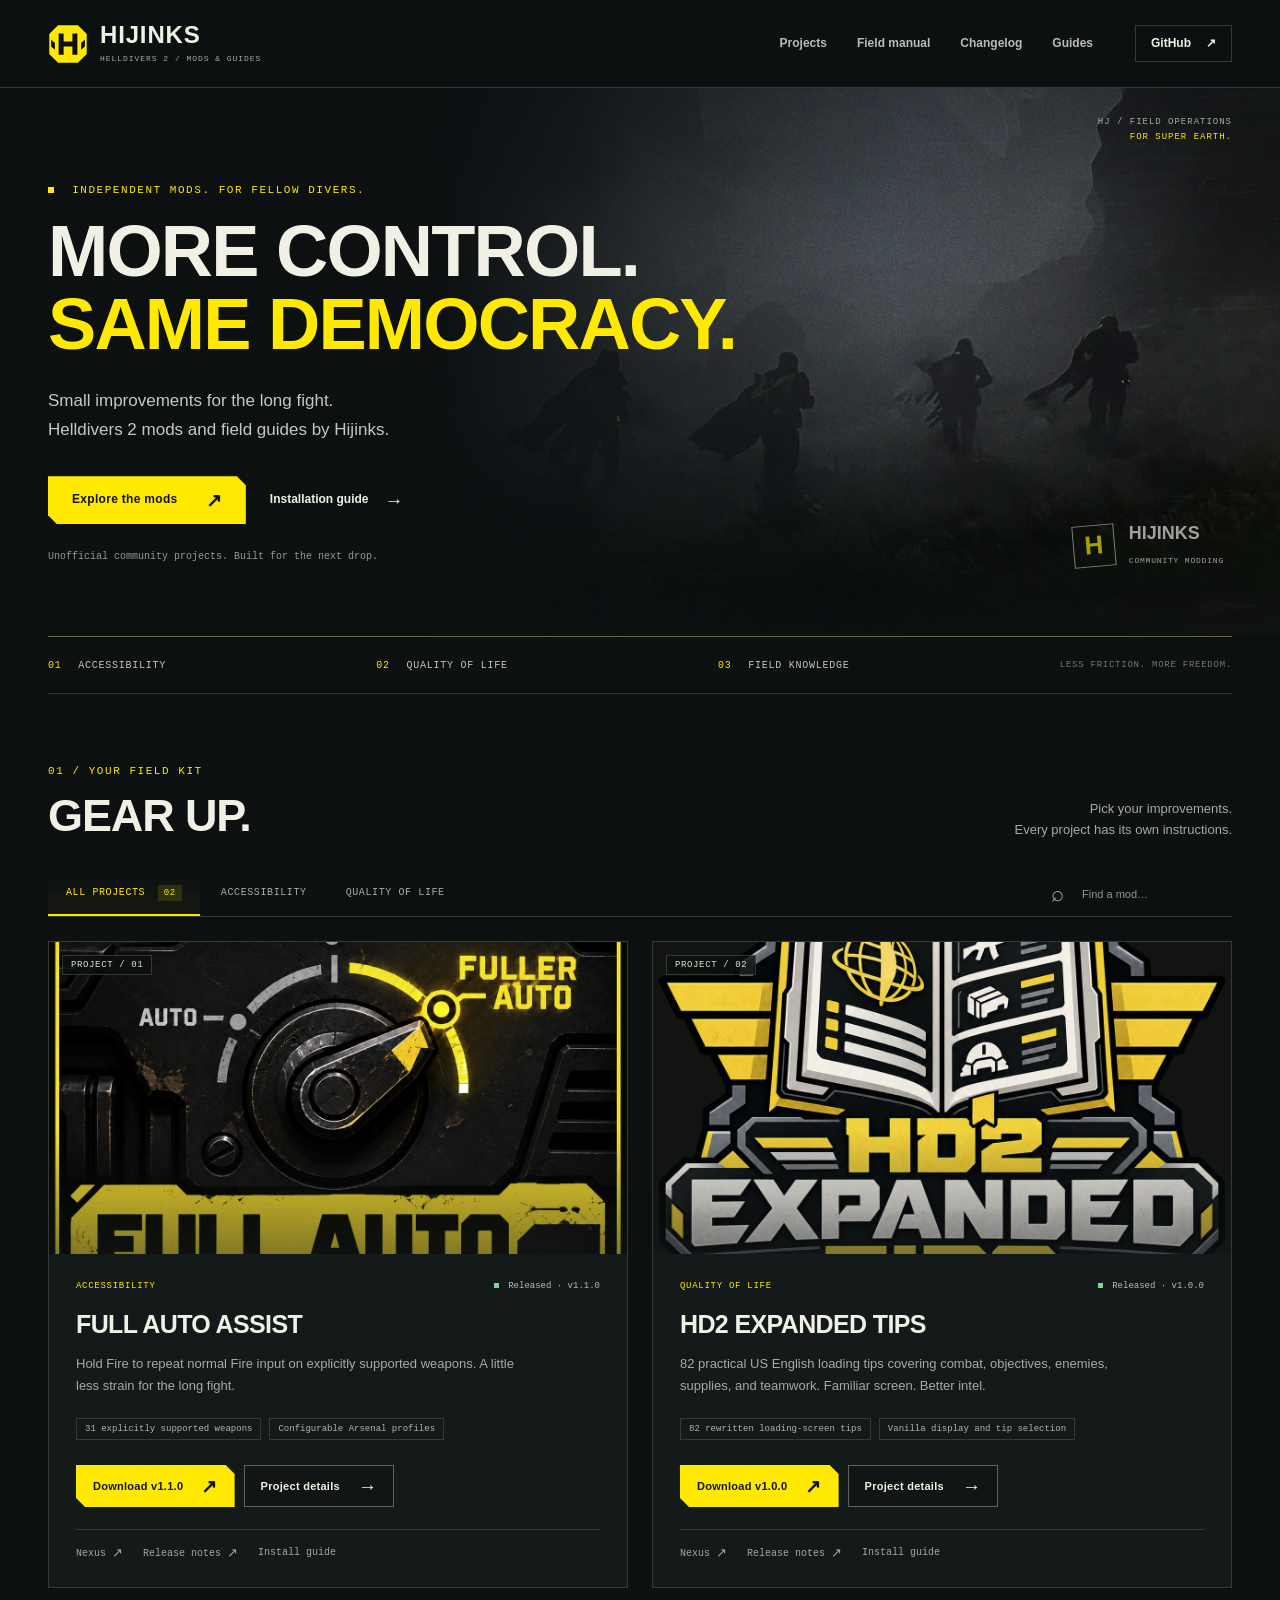
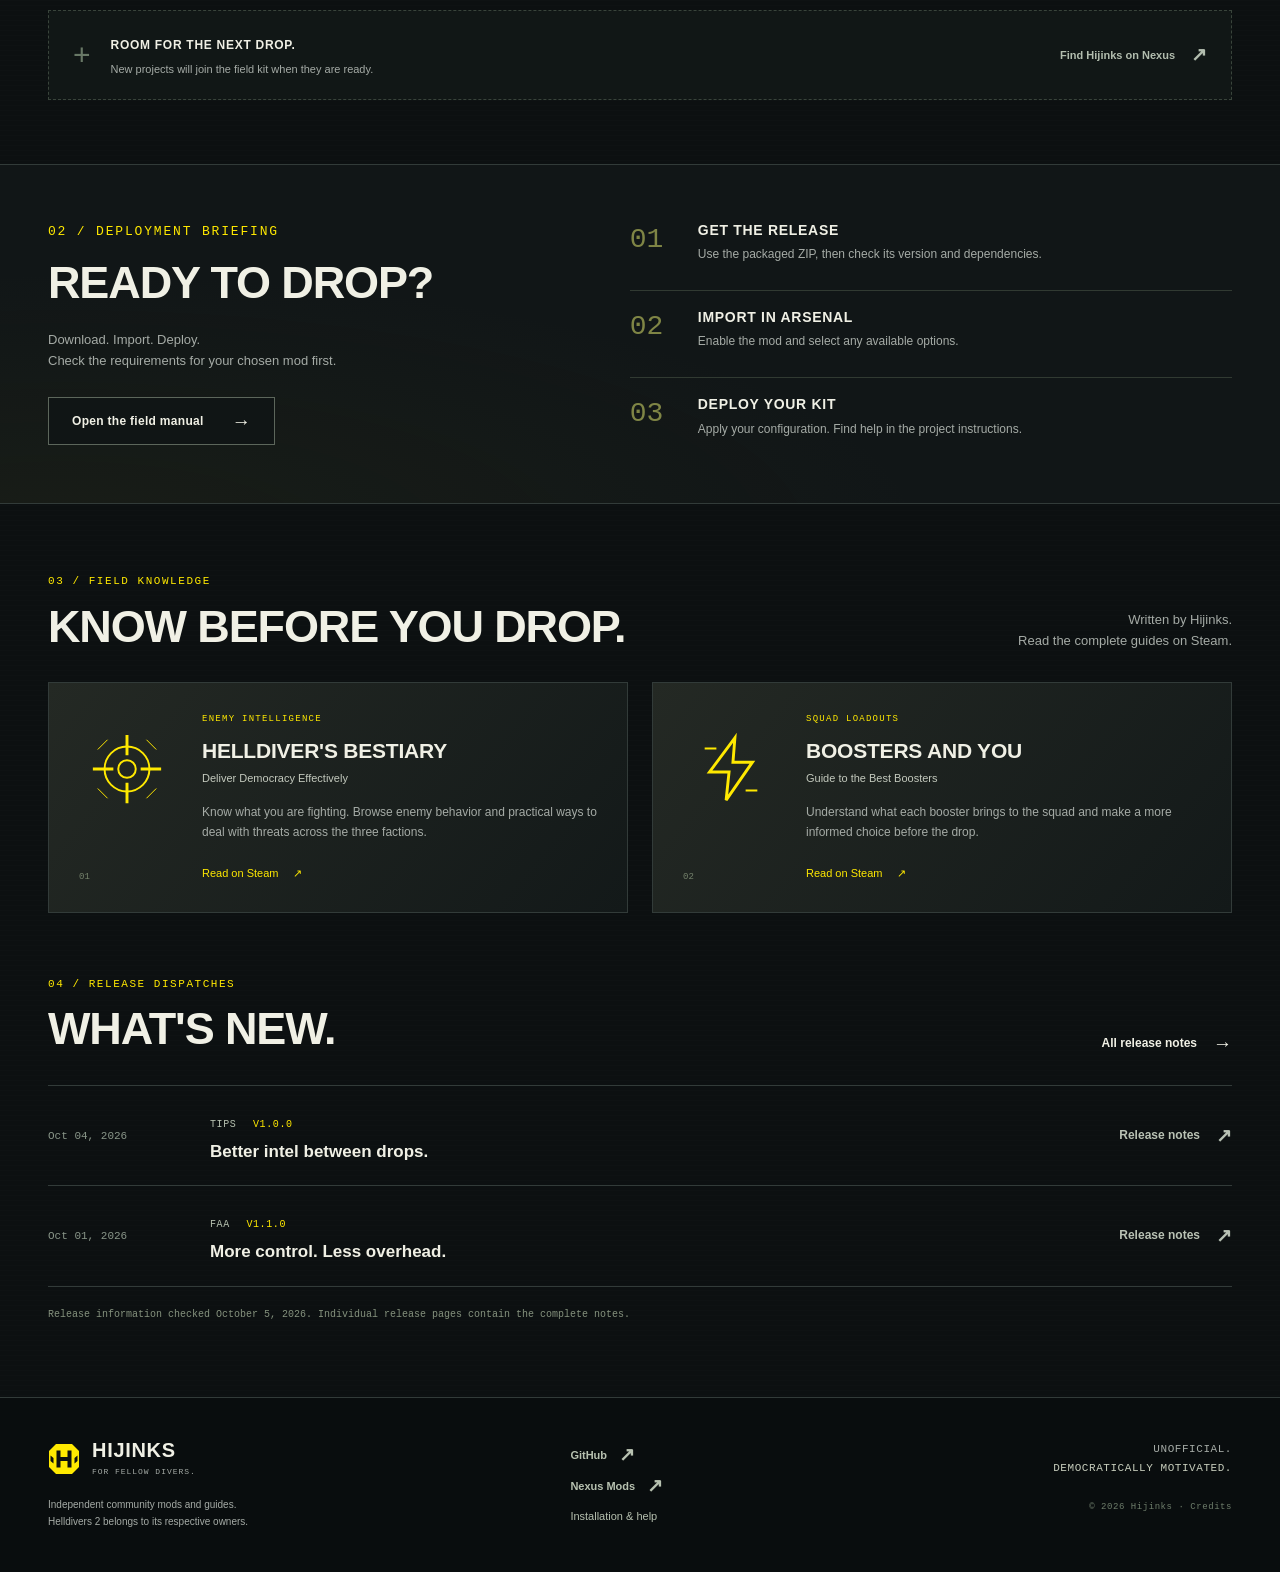
==== index.html @ 2195b726 "Publish Hijinks Helldivers 2 mod hub" ====
<!doctype html>
<html lang="en">
<head>
  <meta charset="utf-8"><meta name="viewport" content="width=device-width, initial-scale=1">
  <meta name="theme-color" content="#0c1011">
  <title>Hijinks | Helldivers 2 Mods & Guides</title>
  <meta name="description" content="The home of Hijinks' Helldivers 2 mods and guides. Download Full Auto Assist and Expanded Tips, read install instructions, and prepare for your next drop.">
  <meta property="og:title" content="Hijinks | Helldivers 2 Mods & Guides"><meta property="og:description" content="More control. Same democracy. Community mods, practical guides, and everything you need for the next drop."><meta property="og:type" content="website">
  <link rel="icon" type="image/svg+xml" href="assets/images/mark.svg"><link rel="stylesheet" href="assets/css/site.css">
  <script src="assets/js/site-data.js" defer></script><script src="assets/js/site.js" defer></script>
</head>
<body data-page="home">
  <a class="skip-link" href="#main">Skip to content</a><header id="site-header"></header>
  <main id="main">
    <section class="hero container" aria-labelledby="hero-title">
      <div class="hero-art" aria-hidden="true"></div>
      <div class="hero-copy"><p class="eyebrow"><span class="tiny-square"></span> Independent mods. For fellow divers.</p>
        <h1 id="hero-title">MORE CONTROL.<br><span>SAME DEMOCRACY.</span></h1>
        <p class="hero-description">Small improvements for the long fight.<br>Helldivers 2 mods and field guides by Hijinks.</p>
        <div class="actions"><a class="button primary" href="#projects">Explore the mods <span aria-hidden="true">↗</span></a><a class="text-link" href="docs.html">Installation guide <span aria-hidden="true">→</span></a></div>
        <p class="hero-note">Unofficial community projects. Built for the next drop.</p>
      </div>
      <div class="hero-coordinate" aria-hidden="true">HJ / FIELD OPERATIONS<br><span>FOR SUPER EARTH.</span></div>
      <div class="hero-stamp" aria-hidden="true"><span class="stamp-mark">H</span><span>HIJINKS<br><small>COMMUNITY MODDING</small></span></div>
    </section>
    <div class="manifest container"><span><b>01</b> ACCESSIBILITY</span><span><b>02</b> QUALITY OF LIFE</span><span><b>03</b> FIELD KNOWLEDGE</span><span class="manifest-end">LESS FRICTION. MORE FREEDOM.</span></div>
    <section id="projects" class="section container" aria-labelledby="projects-title">
      <div class="section-heading"><div><p class="eyebrow">01 / Your field kit</p><h2 id="projects-title">GEAR UP.</h2></div><p>Pick your improvements.<br>Every project has its own instructions.</p></div>
      <div class="catalog-toolbar"><div class="filters" role="group" aria-label="Filter projects"><button class="filter active" data-filter="all" aria-pressed="true">All projects <span>02</span></button><button class="filter" data-filter="Accessibility" aria-pressed="false">Accessibility</button><button class="filter" data-filter="Quality of life" aria-pressed="false">Quality of life</button></div><label class="search-box"><span aria-hidden="true">⌕</span><span class="sr-only">Search projects</span><input id="project-search" type="search" aria-label="Search projects" placeholder="Find a mod…" autocomplete="off"></label></div>
      <p id="filter-status" class="sr-only" aria-live="polite"></p><div id="project-grid" class="project-grid"></div><p id="no-results" class="empty-state" hidden>No matching projects. Try another search or category.</p>
      <div class="future-note"><span class="future-symbol" aria-hidden="true">+</span><div><strong>ROOM FOR THE NEXT DROP.</strong><p>New projects will join the field kit when they are ready.</p></div><a class="text-link" href="https://www.nexusmods.com/profile/Hijinksss">Find Hijinks on Nexus <span aria-hidden="true">↗</span></a></div>
    </section>
    <section class="manual-strip" aria-labelledby="install-title"><div class="container manual-layout"><div><p class="eyebrow">02 / Deployment briefing</p><h2 id="install-title">READY TO DROP?</h2><p>Download. Import. Deploy.<br>Check the requirements for your chosen mod first.</p><a class="button outline" href="docs.html">Open the field manual <span aria-hidden="true">→</span></a></div><ol class="quick-steps"><li><span>01</span><div><h3>GET THE RELEASE</h3><p>Use the packaged ZIP, then check its version and dependencies.</p></div></li><li><span>02</span><div><h3>IMPORT IN ARSENAL</h3><p>Enable the mod and select any available options.</p></div></li><li><span>03</span><div><h3>DEPLOY YOUR KIT</h3><p>Apply your configuration. Find help in the project instructions.</p></div></li></ol></div></section>
    <section id="guides" class="section container" aria-labelledby="guides-title"><div class="section-heading"><div><p class="eyebrow">03 / Field knowledge</p><h2 id="guides-title">KNOW BEFORE YOU DROP.</h2></div><p>Written by Hijinks.<br>Read the complete guides on Steam.</p></div><div id="guide-grid" class="guide-grid"></div></section>
    <section class="section container updates-section" aria-labelledby="updates-title"><div class="section-heading"><div><p class="eyebrow">04 / Release dispatches</p><h2 id="updates-title">WHAT'S NEW.</h2></div><a class="text-link" href="changelog.html">All release notes <span aria-hidden="true">→</span></a></div><div id="latest-updates" class="update-list"></div><p class="snapshot-note">Release information checked October 5, 2026. Individual release pages contain the complete notes.</p></section>
  </main><footer id="site-footer"></footer>
  <noscript><div class="noscript-note">Enable JavaScript for the project catalog. Direct links: <a href="https://github.com/Hijinkssss/helldivers2-modding/releases/tag/v1.1.0">Full Auto Assist</a> · <a href="https://github.com/Hijinkssss/hd2-expanded-tips/releases/tag/v1.0.0">Expanded Tips</a> · <a href="https://www.nexusmods.com/profile/Hijinksss">Nexus profile</a>.</div></noscript>
</body></html>
---- assets/css/site.css ----
/* Hijinks visual system. Reference-derived principles, original website layout. */
:root{color-scheme:dark;--bg:#0c1011;--surface:#14191a;--surface-2:#1b2122;--ink:#f0f0e5;--muted:#a5aba6;--yellow:#ffe900;--green:#7bd594;--line:#323b39;--max:1240px;--body:Arial,Helvetica,sans-serif;--display:'Arial Narrow','Impact','Haettenschweiler',sans-serif;--mono:'Consolas','Courier New',monospace;--space:8px}
*{box-sizing:border-box}html{scroll-behavior:smooth;scroll-padding-top:100px}body{margin:0;background:var(--bg);color:var(--ink);font:15px/1.65 var(--body);background-image:linear-gradient(#ffffff02 1px,transparent 1px);background-size:100% 5px}a{color:inherit;text-decoration:none}button,input{font:inherit}button,a,input,summary{-webkit-tap-highlight-color:transparent}button{cursor:pointer}button{color:inherit}img{display:block;max-width:100%}h1,h2,h3,p{margin-top:0}h1,h2,h3{line-height:1.1}h1,h2{font-family:var(--display);letter-spacing:-.025em;font-weight:900}h2{font-size:clamp(32px,4vw,45px);margin-bottom:0}h3{font-size:19px;letter-spacing:.01em}p{color:var(--muted)}[hidden]{display:none!important}::selection{background:var(--yellow);color:var(--bg)}:focus-visible{outline:2px solid var(--yellow);outline-offset:5px}.container{width:min(var(--max),calc(100% - 96px));margin-inline:auto}.sr-only{position:absolute;width:1px;height:1px;padding:0;margin:-1px;overflow:hidden;clip:rect(0,0,0,0);white-space:nowrap;border:0}.skip-link{position:fixed;top:-100px;left:24px;z-index:100;background:var(--yellow);color:var(--bg);padding:12px 20px}.skip-link:focus{top:12px}.eyebrow{font:11px/1.4 var(--mono);text-transform:uppercase;letter-spacing:.14em;color:var(--yellow);margin-bottom:17px}.tiny-square{display:inline-block;width:6px;height:6px;background:var(--yellow);margin-right:10px;vertical-align:middle}.actions{display:flex;gap:24px;align-items:center;flex-wrap:wrap}.button{display:inline-flex;align-items:center;justify-content:space-between;gap:28px;min-height:48px;padding:12px 23px;font-size:12px;font-weight:700;letter-spacing:.025em;transition:background .18s,color .18s,border-color .18s;white-space:nowrap;border:1px solid transparent}.button span,.text-link span{font-size:19px;line-height:1}.button.primary{background:var(--yellow);color:#11150e;clip-path:polygon(0 0,calc(100% - 9px) 0,100% 9px,100% 100%,9px 100%,0 calc(100% - 9px))}.button.primary:hover{background:#fff670}.button.outline{border-color:#5c665b;background:#101515}.button.outline:hover{border-color:var(--yellow);color:var(--yellow);background:#ffe9000a}.button.small{min-height:42px;font-size:11px;padding:10px 16px;gap:18px}.text-link{display:inline-flex;gap:16px;align-items:center;font-size:12px;font-weight:700}.text-link:hover{color:var(--yellow)}
#site-header{height:88px;border-bottom:1px solid var(--line);background:#0c1011f5;position:relative;z-index:20}.header-layout{display:flex;height:100%;justify-content:space-between;align-items:center;gap:24px}.brand{display:flex;align-items:center;gap:12px}.brand>span{font-size:24px;font-weight:900;letter-spacing:.035em;line-height:1}.brand small{display:block;font:8px/1.5 var(--mono);letter-spacing:.12em;color:var(--muted);margin-top:6px}.brand img{width:40px;flex-shrink:0}#site-nav{display:flex;align-items:center;gap:30px;font-size:12px;font-weight:600}#site-nav a{color:#b7beb8;padding:8px 0}#site-nav a:hover,#site-nav a[aria-current]{color:var(--yellow)}#site-nav .nav-github{margin-left:12px;border:1px solid var(--line);padding:8px 15px;display:flex;gap:15px;color:var(--ink)}.menu-toggle{display:none;border:1px solid var(--line);background:var(--surface);padding:9px 13px}
.hero{position:relative;min-height:548px;padding-top:95px;padding-bottom:70px}.hero-art{position:absolute;inset:0 -48px 0 32%;background-image:linear-gradient(90deg,var(--bg) 0%,#0c1011b0 20%,#0c101120 55%),linear-gradient(0deg,var(--bg),transparent 25%,transparent 80%,#0c101135),url('../images/deployment-scene.webp');background-size:cover;background-position:center,center,center 65%;opacity:.88;pointer-events:none}.hero-art:after{content:'';position:absolute;inset:0;background:linear-gradient(90deg,transparent 50%,#ffe90005 100%)}.hero-copy{position:relative;z-index:1;max-width:900px}.hero h1{font-size:clamp(50px,5.65vw,79px);line-height:1.01;margin-bottom:26px;letter-spacing:-.025em}.hero h1 span{color:var(--yellow);white-space:nowrap}.hero-description{font-size:17px;line-height:1.7;color:#c4cac1;margin-bottom:31px}.hero-note{font:10px/1.6 var(--mono);color:#939c91;margin:25px 0 0}.hero-coordinate{position:absolute;top:27px;right:0;text-align:right;font:9px/1.7 var(--mono);letter-spacing:.11em;color:#a5ada6}.hero-coordinate span{color:var(--yellow)}.hero-stamp{position:absolute;right:8px;bottom:67px;display:flex;align-items:center;gap:14px;opacity:.65;font-weight:900;font-size:18px;line-height:1.3}.hero-stamp small{font:8px var(--mono);letter-spacing:.1em}.stamp-mark{display:grid;place-items:center;width:42px;height:42px;border:1px solid #b5bd9c;transform:rotate(-5deg);font-size:26px;color:var(--yellow)}.manifest{border-top:1px solid #666943;border-bottom:1px solid var(--line);display:flex;align-items:center;justify-content:space-between;gap:20px;min-height:58px;color:#bfc5b7;font:10px var(--mono);letter-spacing:.075em;position:relative}.manifest b{color:var(--yellow);margin-right:10px;font-weight:400}.manifest-end{color:#707970;font-size:9px}
.section{padding-top:70px;padding-bottom:64px;scroll-margin-top:20px}.section-heading{display:flex;justify-content:space-between;align-items:flex-end;gap:30px;margin-bottom:31px}.section-heading .eyebrow{margin-bottom:12px}.section-heading>p{font-size:13px;margin:0;text-align:right;line-height:1.6}.catalog-toolbar{display:flex;justify-content:space-between;align-items:center;margin-bottom:24px;border-bottom:1px solid var(--line);gap:20px}.filters{display:flex;align-items:center;gap:3px;flex-wrap:wrap}.filter{background:transparent;border:0;color:var(--muted);border-bottom:2px solid transparent;padding:12px 18px;font:10px var(--mono);text-transform:uppercase;letter-spacing:.06em;min-height:44px}.filter.active{border-bottom-color:var(--yellow);background:linear-gradient(0deg,#ffe9000b,transparent);color:var(--yellow)}.filter:hover{color:var(--ink)}.filter span{padding:3px 6px;background:#ffe90020;margin-left:6px;font-size:9px}.search-box{display:flex;align-items:center;gap:8px;color:var(--muted);min-width:180px}.search-box>span{font-size:22px}.search-box input{background:transparent;border:0;color:var(--ink);font-size:11px;padding:10px;width:160px}.search-box input::placeholder{color:#8e998d}.project-grid{display:grid;grid-template-columns:repeat(2,minmax(0,1fr));gap:24px}.project-card{border:1px solid var(--line);background:var(--surface);transition:border-color .2s;position:relative;min-width:0}.project-card:hover{border-color:#798052}.card-media{display:block;position:relative;overflow:hidden;aspect-ratio:1.85;background:#111411}.card-media img{width:100%;height:100%;object-fit:cover;object-position:center 38%;filter:saturate(.8);transition:transform .4s,filter .4s}.project-card:hover .card-media img{transform:scale(1.025);filter:saturate(1)}.card-media:after{content:'';position:absolute;inset:0;background:linear-gradient(0deg,#14191a80,transparent 40%)}.media-index{position:absolute;top:13px;left:13px;z-index:1;background:#0c1011d0;border:1px solid #c8d59635;padding:4px 8px;font:9px var(--mono);letter-spacing:.07em;color:#dee2d2}.card-content{padding:27px}.card-meta{display:flex;align-items:center;justify-content:space-between;gap:10px;font:9px var(--mono);margin-bottom:20px}.category{color:var(--yellow);text-transform:uppercase;letter-spacing:.08em}.status{color:#b4beb4;white-space:nowrap}.status>span{display:inline-block;width:5px;height:5px;margin-right:4px;background:var(--green)}.card-content h3{font-size:25px;font-weight:900;letter-spacing:-.025em;line-height:1.1;margin-bottom:14px}.card-content h3 a:hover{color:var(--yellow)}.card-content>p{font-size:13px;min-height:44px;line-height:1.7;margin-bottom:21px;max-width:460px}.card-features{display:flex;gap:8px;margin-bottom:25px;flex-wrap:wrap}.card-features span{padding:5px 8px;border:1px solid var(--line);font:9px var(--mono);color:#afb9a9}.card-actions{display:flex;gap:9px;flex-wrap:wrap}.card-resource-links{display:flex;gap:20px;margin-top:22px;padding-top:17px;border-top:1px solid var(--line);font:10px var(--mono);color:#a0aba0}.card-resource-links a:hover{color:var(--yellow)}.card-resource-links .text-link{font:10px var(--mono);gap:6px}.card-resource-links .text-link span{font-size:13px}.empty-state{padding:50px;text-align:center;border:1px dashed var(--line)}.future-note{display:flex;gap:20px;align-items:center;margin-top:22px;padding:21px 24px;border:1px dashed #39443b;background:#111716}.future-symbol{font-size:30px;color:#687866;line-height:1}.future-note strong{font-size:12px;letter-spacing:.06em}.future-note p{font-size:11px;margin:3px 0 0}.future-note .text-link{margin-left:auto;color:#b2bdae;font-size:11px;white-space:nowrap}
.manual-strip{border-top:1px solid var(--line);border-bottom:1px solid var(--line);background:radial-gradient(ellipse at 5% 110%,#41431728,transparent 50%),#111617}.manual-layout{display:grid;grid-template-columns:1fr 1.2fr;gap:80px;padding-top:58px;padding-bottom:58px}.manual-layout h2{margin-bottom:21px}.manual-layout p{font-size:13px}.manual-layout .button{margin-top:13px}.quick-steps{list-style:none;margin:0;padding:0;display:grid;gap:19px}.quick-steps li{display:flex;gap:20px;align-items:flex-start;border-bottom:1px solid #313a32;padding-bottom:19px}.quick-steps li:last-child{border-bottom:0;padding-bottom:0}.quick-steps li>span{font:28px/1 var(--mono);color:#7f8545;min-width:48px;padding-top:3px}.quick-steps h3{font-size:14px;letter-spacing:.05em;margin-bottom:7px}.quick-steps p{font-size:12px;margin:0}.guide-grid{display:grid;grid-template-columns:repeat(2,minmax(0,1fr));gap:24px}.guide-card{display:grid;grid-template-columns:95px 1fr;gap:28px;padding:30px;border:1px solid var(--line);background:linear-gradient(130deg,#242924,#131919);transition:border-color .2s}.guide-card:hover{border-color:var(--yellow)}.guide-symbol{color:var(--yellow);position:relative;display:flex;align-items:flex-start;justify-content:center;padding-top:17px}.guide-symbol svg{width:78px;height:78px}.guide-number{position:absolute;bottom:0;left:0;font:9px var(--mono);color:#73816b}.guide-card .eyebrow{font-size:9px;margin-bottom:13px}.guide-card h3{font-size:21px;letter-spacing:-.01em;margin-bottom:7px}.guide-card .guide-subtitle{font-size:11px;color:#c4cabe;margin-bottom:16px}.guide-card p{font-size:12px}.guide-cta{display:flex;align-items:center;gap:15px;color:var(--yellow);font-size:11px;margin-top:21px}.updates-section{padding-top:0}.update-list{border-top:1px solid var(--line)}.update-row{display:flex;gap:32px;align-items:center;padding:24px 0;border-bottom:1px solid var(--line)}.update-row time{color:#899689;font:11px var(--mono);min-width:130px}.update-row h3{font-size:17px;letter-spacing:0;margin:8px 0 0}.update-row>.text-link{margin-left:auto;color:#b9c2b4;white-space:nowrap}.release-label{font:10px var(--mono);letter-spacing:.06em;text-transform:uppercase;color:#b5c0af}.release-label b{font-weight:400;color:var(--yellow);margin-left:10px}.snapshot-note{font:10px/1.65 var(--mono);color:#85927e;margin-top:20px}
#site-footer{border-top:1px solid var(--line);background:#090d0e;padding:42px 0}.footer-layout{display:grid;grid-template-columns:1.4fr .8fr 1fr;gap:35px}.footer-brand img{width:32px}.footer-brand>span{font-size:20px}.footer-layout p{font-size:10px;margin:19px 0 0}.footer-links{display:flex;flex-direction:column;gap:12px;padding-top:5px;font-size:11px;color:#b7c1b0;align-items:flex-start}.footer-links .text-link{font-size:11px;gap:12px}.footer-links a:hover{color:var(--yellow)}.footer-signoff{text-align:right;font:11px/1.7 var(--mono)!important;letter-spacing:.05em;margin:0!important}.footer-signoff span{color:#c7cdbc}.footer-signoff small{display:block;margin-top:22px;color:#6e7d6b;font-size:9px}.footer-signoff small a:hover{color:var(--yellow)}
.detail-main{padding-top:64px;padding-bottom:80px;min-height:70vh}.page-title{font-size:clamp(42px,5.5vw,70px);max-width:900px;margin-bottom:24px}.page-lead{font-size:16px;max-width:650px;margin-bottom:32px}.content-panel{border:1px solid var(--line);background:var(--surface);padding:32px;margin-bottom:24px;scroll-margin-top:24px}.content-panel h2{font-size:29px;margin-bottom:25px}.content-panel h3{font-size:14px;margin-top:24px}.content-panel p{font-size:13px}.panel-top{display:flex;justify-content:space-between;align-items:center;gap:20px;margin-bottom:24px}.panel-top h2{margin:12px 0 0}.panel-top time{font:10px var(--mono);color:var(--muted)}.notice{border-left:2px solid var(--yellow);background:#ffe90005;padding:17px 20px;margin-bottom:28px}.notice strong{font-size:11px;text-transform:uppercase;letter-spacing:.05em}.notice p{font-size:12px;margin:6px 0 16px}.notice p:last-child{margin-bottom:0}.install-steps{list-style:none;counter-reset:steps;padding:0;margin:26px 0;display:grid;gap:18px}.install-steps li{counter-increment:steps;display:flex;gap:18px;font-size:13px;color:#c4cbc0}.install-steps li:before{content:'0' counter(steps);font:13px/1.7 var(--mono);color:var(--yellow);flex-shrink:0}.muted{color:var(--muted);margin:22px 0 0}.release-filters{margin-bottom:30px;border-bottom:1px solid var(--line)}.release-panel h2{margin-bottom:20px}.plain-list{padding-left:20px;color:#b7c2b0;font-size:13px;line-height:1.75}.plain-list li{padding-left:5px;margin-bottom:9px}.plain-list li::marker{color:#7c8859}details{border-top:1px solid var(--line);padding:19px 0}details:last-child{padding-bottom:0}summary{cursor:pointer;font-size:13px;line-height:1.6;font-weight:600;list-style:none;display:flex;justify-content:space-between;gap:20px}summary::-webkit-details-marker{display:none}summary:after{content:'+';color:var(--yellow);font:18px var(--mono)}details[open] summary:after{content:'−'}details p{margin:15px 30px 0 0;color:var(--muted)}.breadcrumb{display:inline-block;font:11px var(--mono);color:#a7b19a;margin-bottom:37px}.breadcrumb:hover{color:var(--yellow)}.project-hero{display:grid;grid-template-columns:1.35fr 1fr;gap:60px;align-items:center}.project-hero .page-title{font-size:clamp(40px,5vw,66px)}.project-tagline{font-size:20px;font-weight:700;color:var(--yellow);margin-bottom:20px}.project-hero .page-lead{font-size:14px;max-width:510px}.project-external{display:flex;gap:25px;margin-top:21px}.project-hero-media{padding:0;position:relative;border:1px solid var(--line);background:var(--surface);width:100%;display:block}.project-hero-media img{width:100%;height:auto}.project-hero-media>span{display:flex;align-items:center;justify-content:space-between;padding:10px 15px;background:var(--surface);font:9px var(--mono);color:var(--muted)}.project-hero-media:hover{border-color:var(--yellow)}.project-section-nav{display:flex;gap:32px;border-bottom:1px solid var(--line);border-top:1px solid var(--line);padding:18px 0;margin:44px 0 32px;font:11px var(--mono);flex-wrap:wrap}.project-section-nav a:hover{color:var(--yellow)}.detail-columns{display:grid;grid-template-columns:minmax(0,1fr) 300px;gap:28px}.feature-list{list-style:none;padding:0;margin:0 0 30px;display:grid;gap:13px;font-size:14px}.feature-list li{display:flex;gap:14px}.feature-list span{color:var(--yellow)}.project-aside .content-panel{padding:25px}.project-aside .content-panel h3{margin-top:0}.project-aside .eyebrow{font-size:9px}.project-aside dl{margin:25px 0}.project-aside dt{font:9px var(--mono);color:#85957f;text-transform:uppercase;letter-spacing:.08em;margin:19px 0 5px}.project-aside dd{font-size:12px;color:#c1caba;margin:0}.project-aside .button{width:100%}.aside-note{padding:10px 24px}.aside-note>span{font-size:28px;color:var(--yellow)}.aside-note>p{font-size:13px}.aside-note .snapshot-note{font-size:10px;margin:18px 0}.download-file{display:flex;gap:15px;justify-content:space-between;align-items:center;background:#0b1010;border:1px solid var(--line);padding:14px}.download-file code{font:11px/1.6 var(--mono);color:var(--yellow);overflow-wrap:anywhere}.copy-button{background:var(--surface-2);border:1px solid #425041;padding:7px 10px;font-size:10px;white-space:nowrap}.copy-button:hover{border-color:var(--yellow)}.copy-status{font:11px var(--mono)!important;min-height:17px;margin-top:12px;color:var(--green)}.media-grid{display:grid;grid-template-columns:repeat(2,minmax(0,1fr));gap:20px}.media-grid figure{margin:0}.gallery-button{position:relative;width:100%;padding:0;border:1px solid var(--line);background:transparent;overflow:hidden;aspect-ratio:1}.gallery-button img{width:100%;height:100%;object-fit:cover}.gallery-button>span{position:absolute;bottom:0;left:0;right:0;display:flex;justify-content:space-between;background:#0c1011e0;padding:9px 13px;font:9px var(--mono)}.gallery-button:hover{border-color:var(--yellow)}figcaption{font-size:10px;color:var(--muted);margin-top:11px}.inline-release{border-top:1px solid var(--line);padding:25px 0}.inline-release:first-of-type{border-top:0;padding-top:0}.inline-release:last-of-type{padding-bottom:0}.inline-release h3{margin-top:16px;text-transform:none}.noscript-note{background:var(--surface);border:1px solid var(--yellow);padding:20px;margin:20px;font:13px/1.6 var(--body)}.noscript-note a{color:var(--yellow)}dialog{border:1px solid var(--line);background:#0c1011;color:var(--ink);padding:15px;max-width:min(90vw,800px);max-height:90dvh;overflow:auto}dialog::backdrop{background:#000d}dialog form{text-align:right;margin-bottom:10px}.dialog-close{border:1px solid var(--line);background:var(--surface);width:40px;height:40px;font-size:24px}dialog img{width:auto;max-width:100%;max-height:70dvh;margin:auto;object-fit:contain}dialog p{font-size:12px;margin:15px 0 0}
@media(min-width:1500px){.hero h1{font-size:79px}.hero{min-height:590px;padding-top:115px}}
@media(max-width:1050px){.container{width:calc(100% - 64px)}#site-nav{gap:19px}.hero-art{right:-32px;left:25%}.hero h1{font-size:65px}.hero-stamp{display:none}.manifest-end{display:none}.card-content{padding:22px}.card-content h3{font-size:22px}.card-actions .button{flex:1}.manual-layout{gap:40px}.guide-card{grid-template-columns:65px 1fr;gap:20px;padding:24px}.guide-symbol svg{width:60px}.guide-card h3{font-size:18px}.project-hero{gap:35px}.detail-columns{grid-template-columns:minmax(0,1fr) 260px}.content-panel{padding:25px}}
@media(max-width:800px){.container{width:calc(100% - 40px)}#site-header{height:78px}.brand>span{font-size:21px}.brand small{font-size:7px}.brand img{width:34px}.menu-toggle{display:flex;gap:16px;align-items:center;font-size:12px}#site-nav{display:none;position:absolute;top:77px;left:0;right:0;padding:20px;background:#111819;border-bottom:1px solid var(--line);flex-direction:column;align-items:stretch;gap:8px}#site-nav.open{display:flex}#site-nav a{padding:11px 14px}#site-nav .nav-github{margin-left:0;justify-content:space-between}.hero{min-height:510px;padding-top:90px;padding-bottom:55px}.hero-art{left:15%;right:-20px;opacity:.65;background-position:center,center,60% 65%}.hero h1{font-size:clamp(44px,7.5vw,62px)}.hero-coordinate{font-size:8px;top:22px}.hero .eyebrow{font-size:9px}.hero-description{font-size:15px}.hero-note{max-width:300px;font-size:9px}.manifest{font-size:9px;gap:10px}.manifest b{margin-right:6px}.section{padding-top:50px;padding-bottom:48px}.catalog-toolbar{align-items:flex-start;flex-direction:column;gap:8px;padding-bottom:10px}.filter{padding-inline:12px}.search-box{width:100%}.search-box input{width:100%}.card-meta{align-items:flex-start;flex-direction:column;gap:9px}.card-content>p{min-height:86px}.card-actions{flex-direction:column}.card-resource-links{gap:12px;flex-wrap:wrap}.future-note{gap:14px;flex-wrap:wrap}.future-note .text-link{margin-left:33px}.manual-layout{grid-template-columns:1fr;gap:35px;padding-block:40px}.quick-steps{max-width:570px}.guide-grid{grid-template-columns:1fr}.guide-card{grid-template-columns:80px 1fr}.guide-symbol svg{width:70px}.guide-number{display:none}.guide-card h3{font-size:21px}.updates-section{padding-top:0}.update-row{gap:20px;flex-wrap:wrap}.update-row time{min-width:105px;font-size:10px}.update-row>.text-link{font-size:11px}.footer-layout{grid-template-columns:1fr 1fr}.footer-signoff{grid-column:1/-1;text-align:left}.footer-signoff small{margin-top:10px}.project-hero{grid-template-columns:1fr;gap:30px}.project-hero-media{max-width:420px}.detail-columns{grid-template-columns:1fr}.project-aside{display:grid;grid-template-columns:1fr 1fr;gap:20px}.project-aside .content-panel{margin-bottom:0}.detail-main{padding-top:45px}.project-section-nav{gap:22px}.panel-top{align-items:flex-start}.panel-top>.text-link{white-space:nowrap;margin-top:10px}}
@media(max-width:540px){.hero{min-height:490px;padding-top:86px}.hero h1{font-size:clamp(24px,7.8vw,42px);line-height:1.05}.hero .eyebrow{font-size:8px;letter-spacing:.08em}.hero-copy .actions{gap:20px}.hero .button{padding-inline:17px;font-size:11px;gap:15px}.hero .text-link{font-size:11px;gap:8px}.hero-description{font-size:14px}.hero-art{left:0;background-image:linear-gradient(90deg,#0c1011d9 5%,#0c101178 100%),linear-gradient(0deg,var(--bg),transparent 50%),url('../images/deployment-scene.webp');opacity:.8}.manifest{flex-wrap:wrap;justify-content:flex-start;gap:14px;padding-block:16px;font-size:8px}.manifest span{white-space:nowrap}.section-heading{align-items:flex-start;gap:20px}.section-heading>p{display:none}.section-heading>.text-link{font-size:10px;white-space:nowrap;align-self:flex-end;gap:8px}.section-heading h2{font-size:34px}.section-heading .eyebrow{font-size:9px}.project-grid{grid-template-columns:1fr}.card-meta{flex-direction:row;align-items:center}.card-content>p{min-height:0}.card-content{padding:23px}.card-content h3{font-size:24px}.card-actions{flex-direction:row}.card-actions .button{font-size:10px;padding-inline:12px;gap:12px}.card-media{aspect-ratio:1.5}.card-resource-links{gap:22px}.filter{font-size:9px;padding-inline:10px}.future-note strong{font-size:10px}.future-note p{font-size:10px}.future-note .text-link{font-size:10px}.guide-card{grid-template-columns:55px 1fr;gap:18px;padding:23px}.guide-symbol svg{width:53px;height:65px}.guide-card h3{font-size:19px}.guide-card .eyebrow{font-size:8px}.guide-card p{font-size:11px}.update-row{display:grid;grid-template-columns:1fr auto;gap:12px}.update-row time{grid-column:1/-1}.update-row h3{font-size:14px;line-height:1.4}.update-row>.text-link{font-size:10px;gap:10px}.release-label{font-size:9px}.footer-layout{gap:25px}.footer-links{font-size:10px}.footer-links .text-link{font-size:10px}.footer-layout p{font-size:9px}.footer-signoff{font-size:9px!important}.detail-main{padding-bottom:45px}.page-title{font-size:43px}.page-lead{font-size:14px}.content-panel{padding:22px}.content-panel h2{font-size:25px}.panel-top{flex-direction:column;gap:10px}.panel-top>.text-link{margin-top:0}.panel-top h2{font-size:25px}.notice{padding:14px}.install-steps li{font-size:12px}.project-hero .page-title{font-size:45px}.project-tagline{font-size:17px}.project-hero .actions{gap:18px}.project-external{gap:20px}.project-external .text-link{font-size:11px;gap:10px}.project-section-nav{gap:21px;row-gap:15px;font-size:10px;padding:18px 0}.detail-columns{gap:10px}.project-aside{grid-template-columns:1fr}.download-file{align-items:flex-start;flex-direction:column;gap:12px}.media-grid{grid-template-columns:1fr}.media-grid figure{max-width:350px}.plain-list{font-size:12px}.content-panel p{font-size:12px}.snapshot-note{font-size:9px}.quick-steps h3{font-size:12px}.quick-steps li>span{font-size:24px;min-width:36px}}
@media(prefers-reduced-motion:reduce){html{scroll-behavior:auto}*,*:before,*:after{transition:none!important;animation:none!important}.project-card:hover .card-media img{transform:none}}
@media(max-width:540px){.troubleshooting h2{font-size:clamp(19px,4.9vw,25px)}}
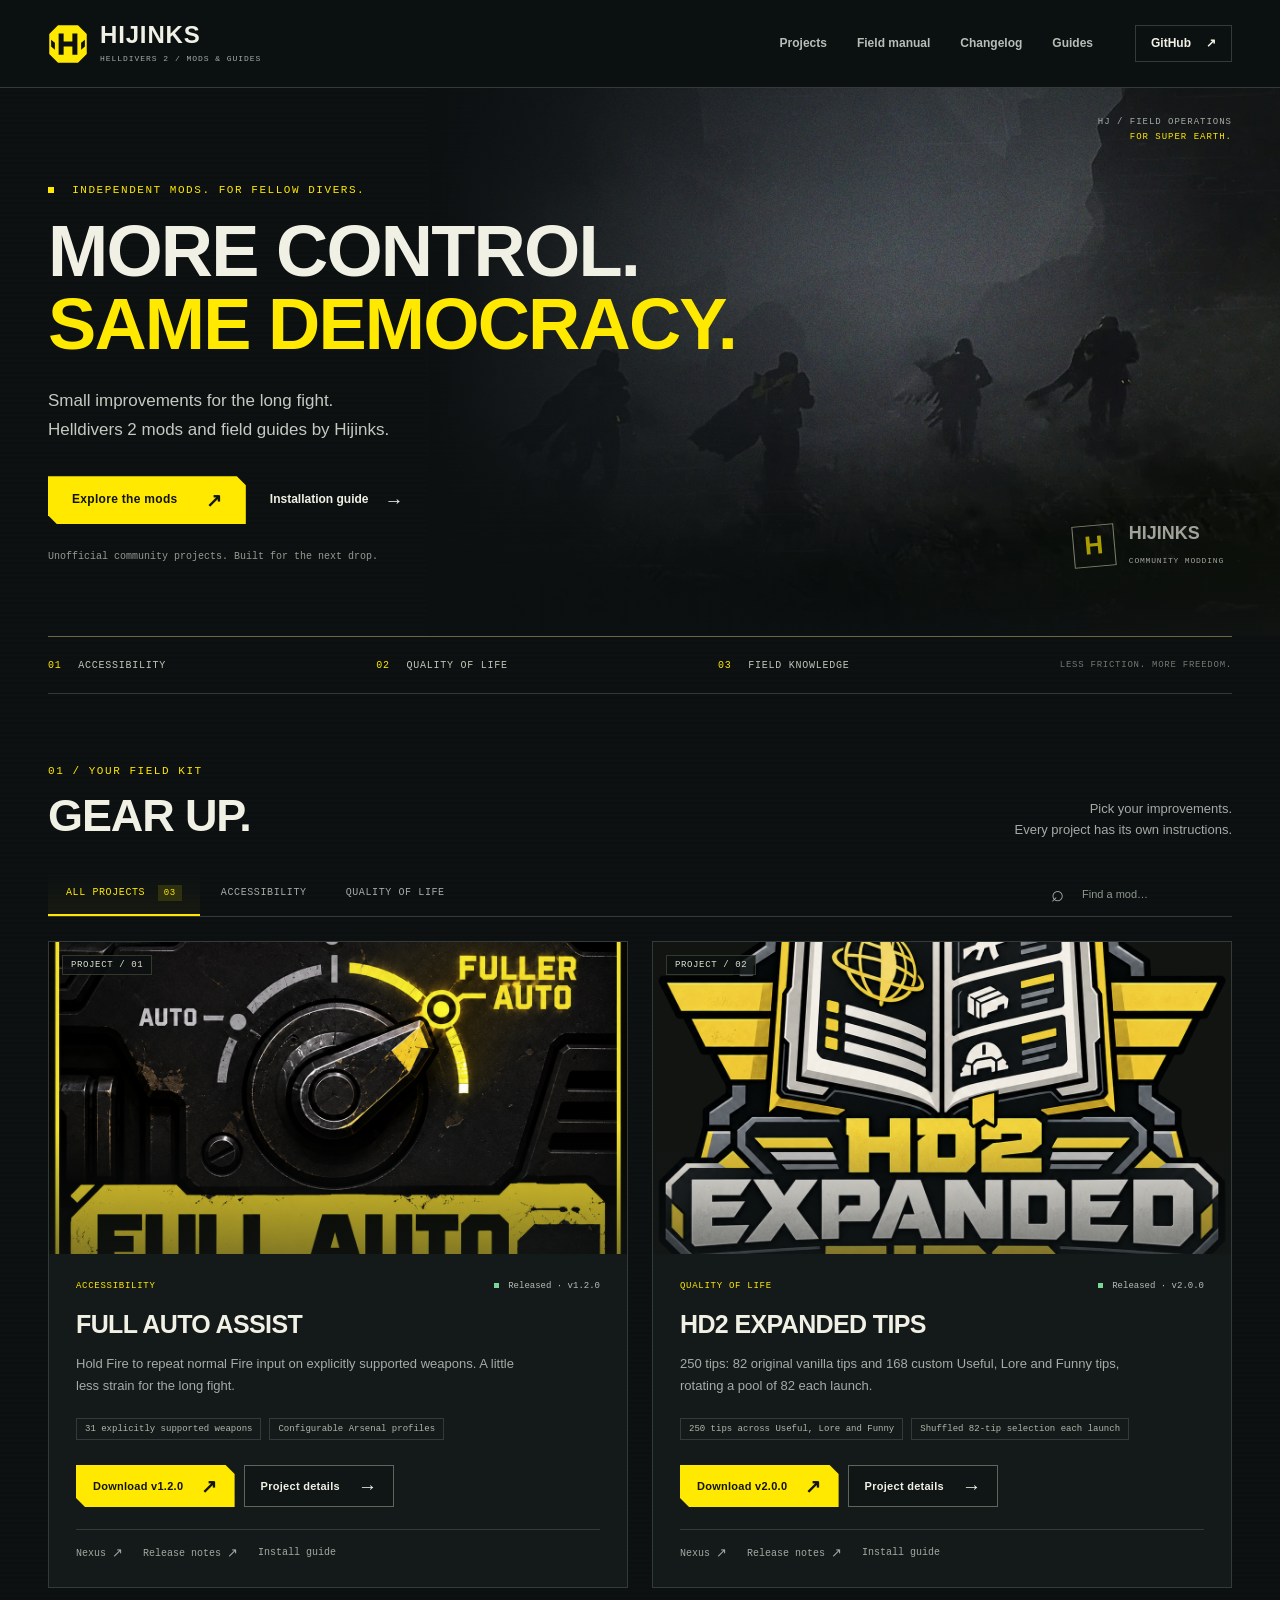
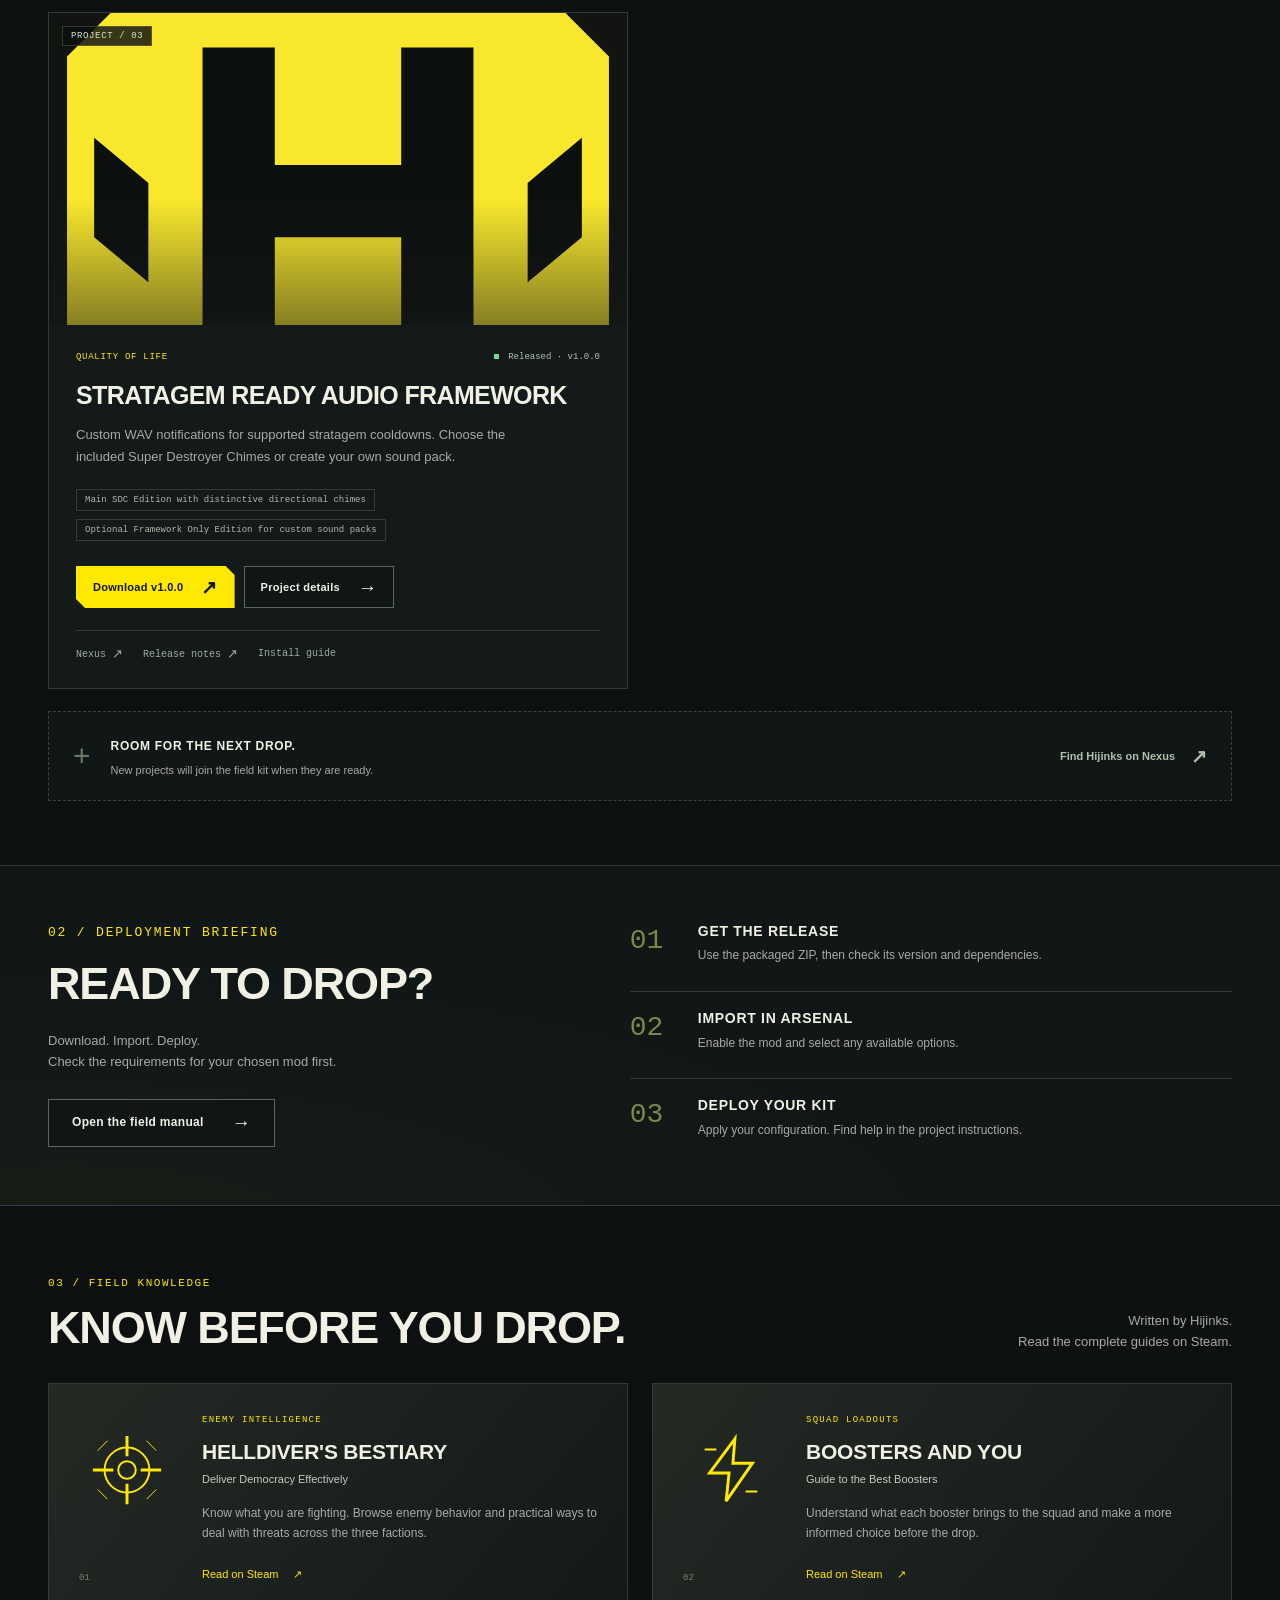
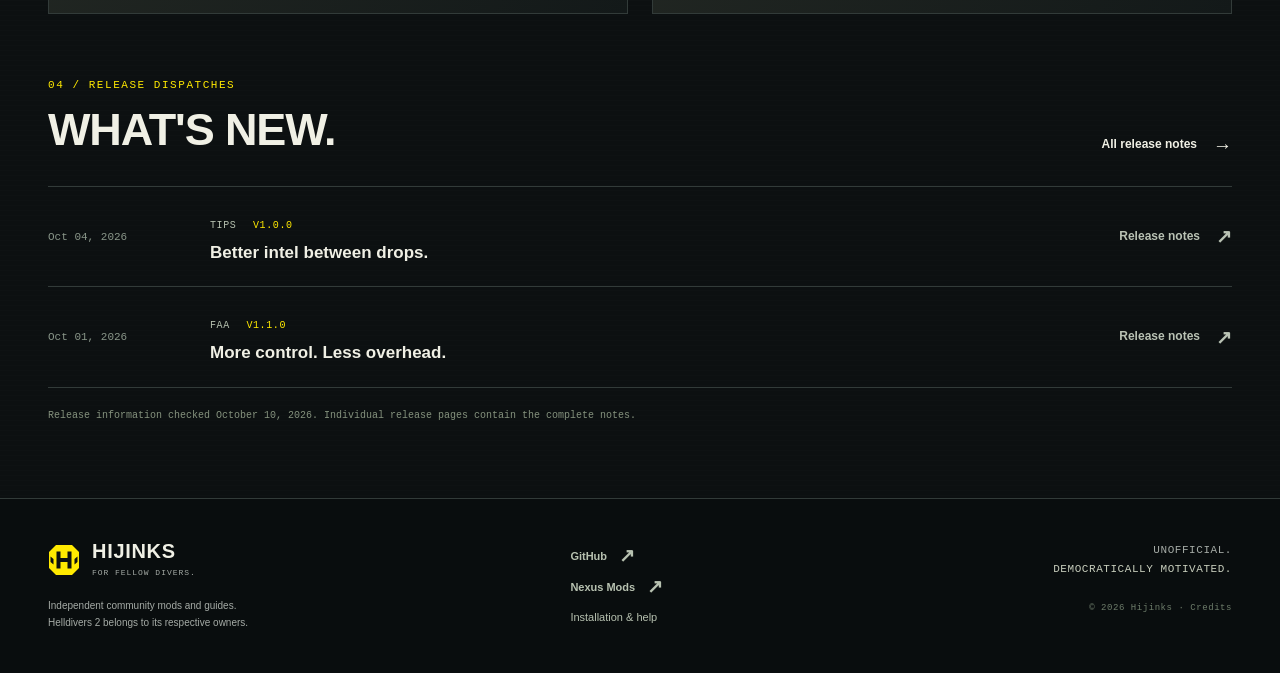
==== commit e7caa15b: "Refresh homepage count and release links" ====
--- a/index.html
+++ b/index.html
@@ -4,7 +4,7 @@
   <meta charset="utf-8"><meta name="viewport" content="width=device-width, initial-scale=1">
   <meta name="theme-color" content="#0c1011">
   <title>Hijinks | Helldivers 2 Mods & Guides</title>
-  <meta name="description" content="The home of Hijinks' Helldivers 2 mods and guides. Download Full Auto Assist and Expanded Tips, read install instructions, and prepare for your next drop.">
+  <meta name="description" content="The home of Hijinks' Helldivers 2 mods and guides. Download Full Auto Assist, Expanded Tips and Stratagem Ready Audio Framework, read install instructions, and prepare for your next drop.">
   <meta property="og:title" content="Hijinks | Helldivers 2 Mods & Guides"><meta property="og:description" content="More control. Same democracy. Community mods, practical guides, and everything you need for the next drop."><meta property="og:type" content="website">
   <link rel="icon" type="image/svg+xml" href="assets/images/mark.svg"><link rel="stylesheet" href="assets/css/site.css">
   <script src="assets/js/site-data.js" defer></script><script src="assets/js/site.js" defer></script>
@@ -26,13 +26,13 @@
     <div class="manifest container"><span><b>01</b> ACCESSIBILITY</span><span><b>02</b> QUALITY OF LIFE</span><span><b>03</b> FIELD KNOWLEDGE</span><span class="manifest-end">LESS FRICTION. MORE FREEDOM.</span></div>
     <section id="projects" class="section container" aria-labelledby="projects-title">
       <div class="section-heading"><div><p class="eyebrow">01 / Your field kit</p><h2 id="projects-title">GEAR UP.</h2></div><p>Pick your improvements.<br>Every project has its own instructions.</p></div>
-      <div class="catalog-toolbar"><div class="filters" role="group" aria-label="Filter projects"><button class="filter active" data-filter="all" aria-pressed="true">All projects <span>02</span></button><button class="filter" data-filter="Accessibility" aria-pressed="false">Accessibility</button><button class="filter" data-filter="Quality of life" aria-pressed="false">Quality of life</button></div><label class="search-box"><span aria-hidden="true">⌕</span><span class="sr-only">Search projects</span><input id="project-search" type="search" aria-label="Search projects" placeholder="Find a mod…" autocomplete="off"></label></div>
+      <div class="catalog-toolbar"><div class="filters" role="group" aria-label="Filter projects"><button class="filter active" data-filter="all" aria-pressed="true">All projects <span>03</span></button><button class="filter" data-filter="Accessibility" aria-pressed="false">Accessibility</button><button class="filter" data-filter="Quality of life" aria-pressed="false">Quality of life</button></div><label class="search-box"><span aria-hidden="true">⌕</span><span class="sr-only">Search projects</span><input id="project-search" type="search" aria-label="Search projects" placeholder="Find a mod…" autocomplete="off"></label></div>
       <p id="filter-status" class="sr-only" aria-live="polite"></p><div id="project-grid" class="project-grid"></div><p id="no-results" class="empty-state" hidden>No matching projects. Try another search or category.</p>
       <div class="future-note"><span class="future-symbol" aria-hidden="true">+</span><div><strong>ROOM FOR THE NEXT DROP.</strong><p>New projects will join the field kit when they are ready.</p></div><a class="text-link" href="https://www.nexusmods.com/profile/Hijinksss">Find Hijinks on Nexus <span aria-hidden="true">↗</span></a></div>
     </section>
     <section class="manual-strip" aria-labelledby="install-title"><div class="container manual-layout"><div><p class="eyebrow">02 / Deployment briefing</p><h2 id="install-title">READY TO DROP?</h2><p>Download. Import. Deploy.<br>Check the requirements for your chosen mod first.</p><a class="button outline" href="docs.html">Open the field manual <span aria-hidden="true">→</span></a></div><ol class="quick-steps"><li><span>01</span><div><h3>GET THE RELEASE</h3><p>Use the packaged ZIP, then check its version and dependencies.</p></div></li><li><span>02</span><div><h3>IMPORT IN ARSENAL</h3><p>Enable the mod and select any available options.</p></div></li><li><span>03</span><div><h3>DEPLOY YOUR KIT</h3><p>Apply your configuration. Find help in the project instructions.</p></div></li></ol></div></section>
     <section id="guides" class="section container" aria-labelledby="guides-title"><div class="section-heading"><div><p class="eyebrow">03 / Field knowledge</p><h2 id="guides-title">KNOW BEFORE YOU DROP.</h2></div><p>Written by Hijinks.<br>Read the complete guides on Steam.</p></div><div id="guide-grid" class="guide-grid"></div></section>
-    <section class="section container updates-section" aria-labelledby="updates-title"><div class="section-heading"><div><p class="eyebrow">04 / Release dispatches</p><h2 id="updates-title">WHAT'S NEW.</h2></div><a class="text-link" href="changelog.html">All release notes <span aria-hidden="true">→</span></a></div><div id="latest-updates" class="update-list"></div><p class="snapshot-note">Release information checked October 5, 2026. Individual release pages contain the complete notes.</p></section>
+    <section class="section container updates-section" aria-labelledby="updates-title"><div class="section-heading"><div><p class="eyebrow">04 / Release dispatches</p><h2 id="updates-title">WHAT'S NEW.</h2></div><a class="text-link" href="changelog.html">All release notes <span aria-hidden="true">→</span></a></div><div id="latest-updates" class="update-list"></div><p class="snapshot-note">Release information checked October 10, 2026. Individual release pages contain the complete notes.</p></section>
   </main><footer id="site-footer"></footer>
-  <noscript><div class="noscript-note">Enable JavaScript for the project catalog. Direct links: <a href="https://github.com/Hijinkssss/helldivers2-modding/releases/tag/v1.1.0">Full Auto Assist</a> · <a href="https://github.com/Hijinkssss/hd2-expanded-tips/releases/tag/v1.0.0">Expanded Tips</a> · <a href="https://www.nexusmods.com/profile/Hijinksss">Nexus profile</a>.</div></noscript>
+  <noscript><div class="noscript-note">Enable JavaScript for the project catalog. Direct links: <a href="https://github.com/Hijinkssss/helldivers2-modding/releases/tag/v1.2.0">Full Auto Assist</a> · <a href="https://github.com/Hijinkssss/hd2-expanded-tips/releases/tag/v2.0.0">Expanded Tips</a> · <a href="https://www.nexusmods.com/profile/Hijinksss">Nexus profile</a>.</div></noscript>
 </body></html>
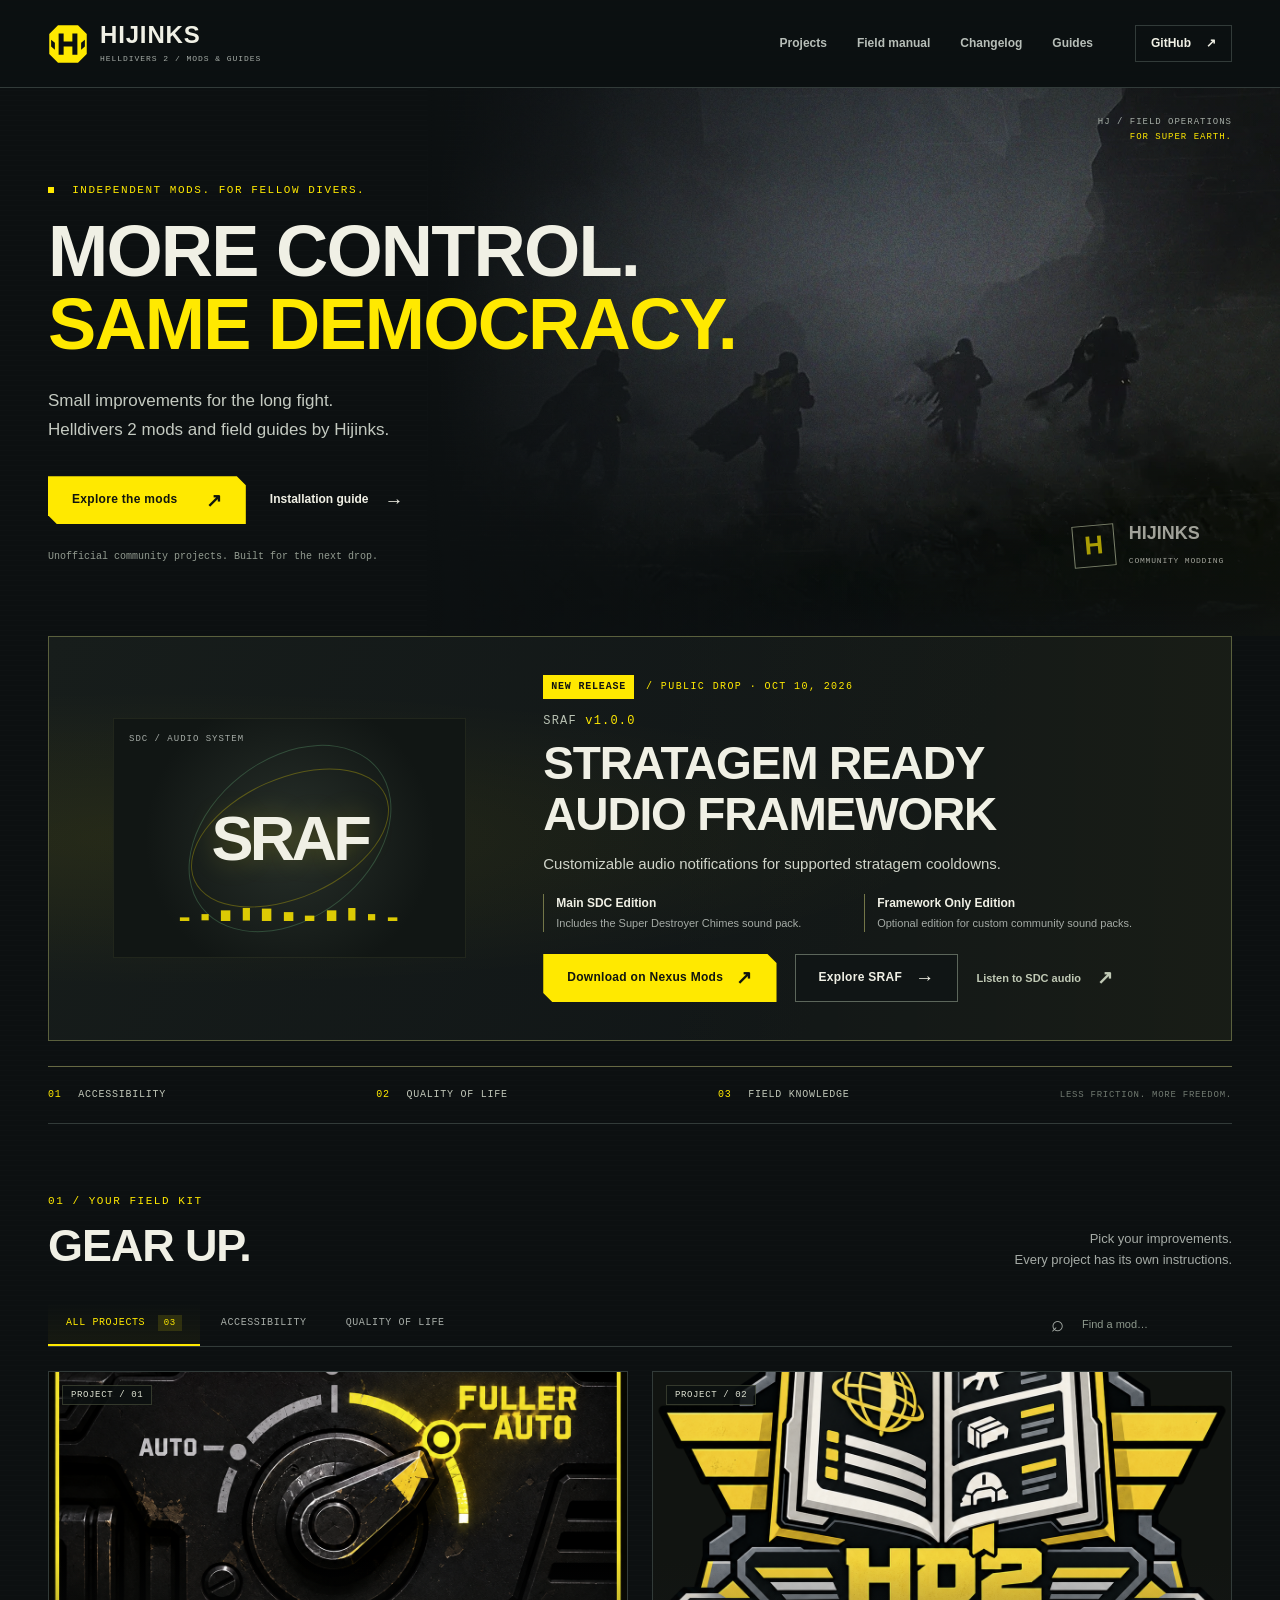
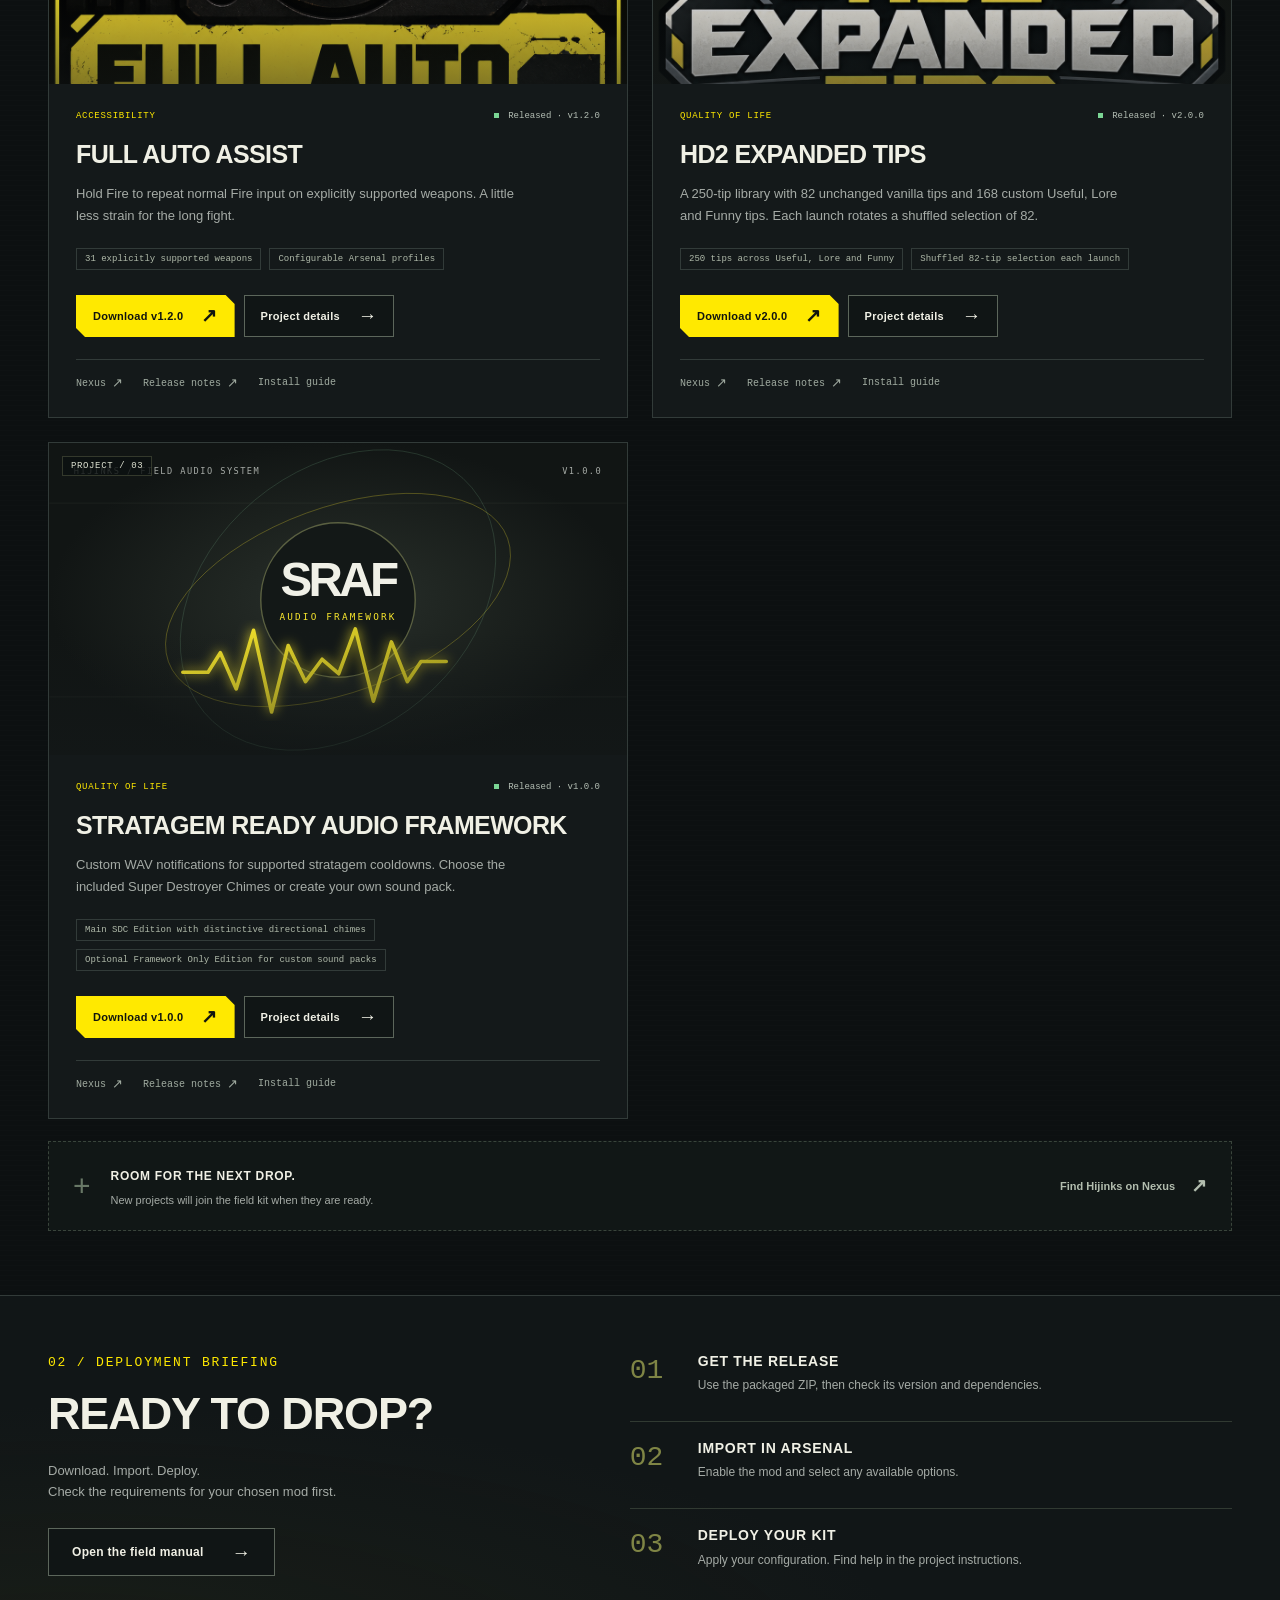
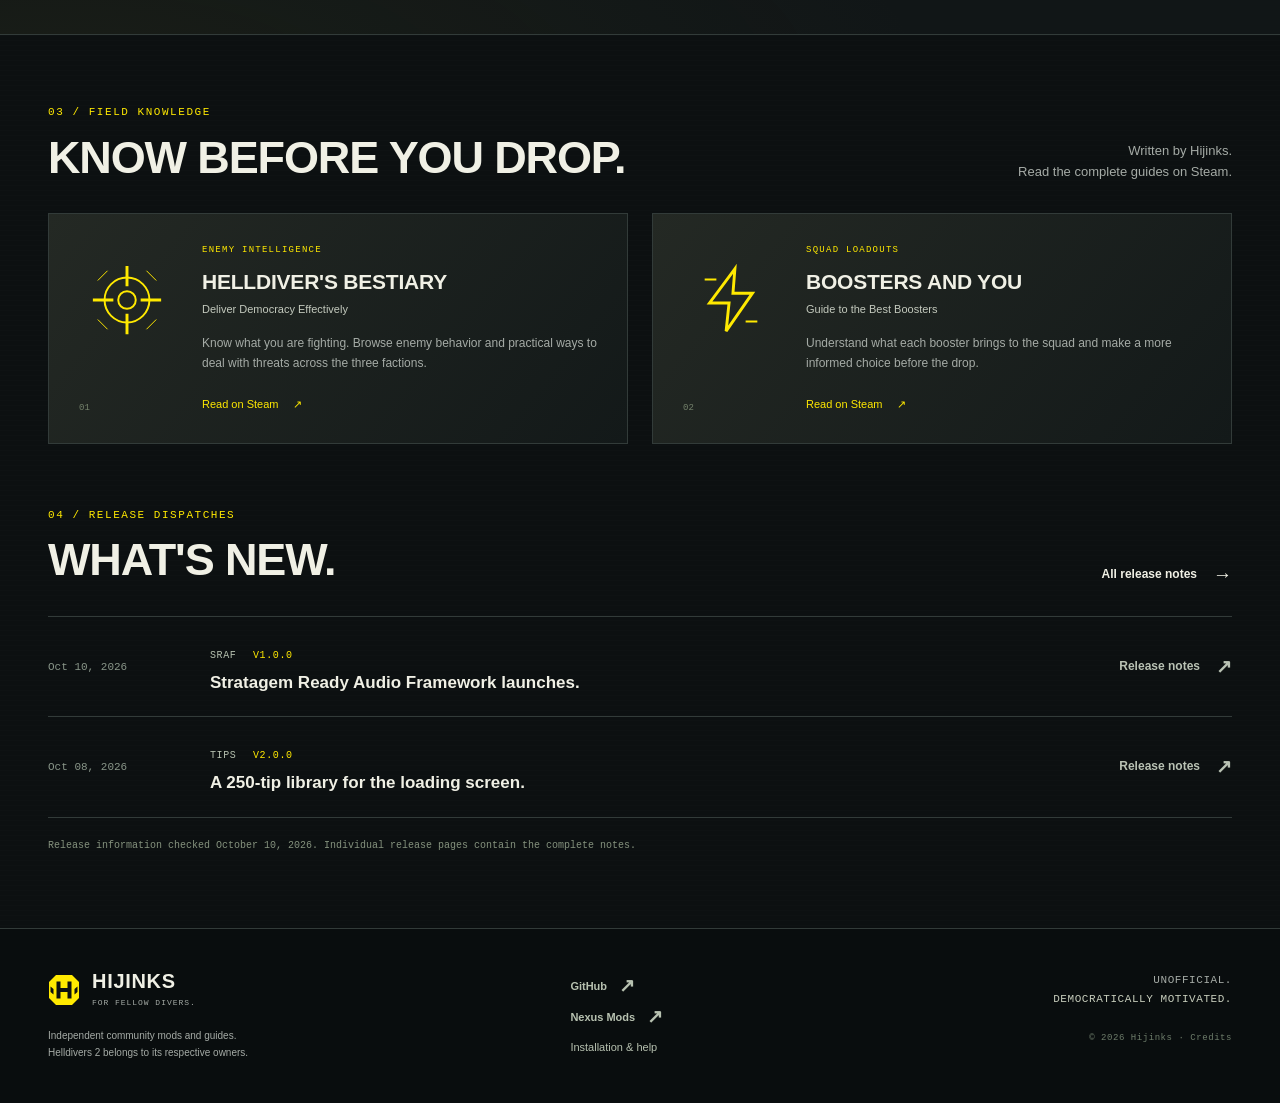
==== commit df3f2b85: "Feature SRAF release on homepage and refresh public details" ====
--- a/index.html
+++ b/index.html
@@ -23,6 +23,15 @@
       <div class="hero-coordinate" aria-hidden="true">HJ / FIELD OPERATIONS<br><span>FOR SUPER EARTH.</span></div>
       <div class="hero-stamp" aria-hidden="true"><span class="stamp-mark">H</span><span>HIJINKS<br><small>COMMUNITY MODDING</small></span></div>
     </section>
+    <section class="sraf-feature container" aria-labelledby="sraf-feature-title">
+      <div class="sraf-feature-art" aria-hidden="true"><span class="sraf-orbit orbit-one"></span><span class="sraf-orbit orbit-two"></span><span class="sraf-wave">▂ ▄ ▆ █ ▇ ▅ ▃ ▆ █ ▄ ▂</span><span class="sraf-art-label">SDC / AUDIO SYSTEM</span></div>
+      <div class="sraf-feature-copy"><p class="eyebrow"><span class="release-badge">NEW RELEASE</span> / PUBLIC DROP · OCT 10, 2026</p><p class="sraf-version">SRAF <span>v1.0.0</span></p>
+        <h2 id="sraf-feature-title">STRATAGEM READY<br>AUDIO FRAMEWORK</h2>
+        <p class="sraf-feature-lead">Customizable audio notifications for supported stratagem cooldowns.</p>
+        <div class="sraf-editions"><p><strong>Main SDC Edition</strong><br>Includes the Super Destroyer Chimes sound pack.</p><p><strong>Framework Only Edition</strong><br>Optional edition for custom community sound packs.</p></div>
+        <div class="actions"><a class="button primary" href="https://www.nexusmods.com/helldivers2/mods/17188?tab=files" target="_blank" rel="noopener noreferrer">Download on Nexus Mods <span aria-hidden="true">↗</span></a><a class="button outline" href="project.html?id=sraf">Explore SRAF <span aria-hidden="true">→</span></a><a class="text-link sraf-listen" href="SRAF-SDC-Audio-Showcase/">Listen to SDC audio <span aria-hidden="true">↗</span></a></div>
+      </div>
+    </section>
     <div class="manifest container"><span><b>01</b> ACCESSIBILITY</span><span><b>02</b> QUALITY OF LIFE</span><span><b>03</b> FIELD KNOWLEDGE</span><span class="manifest-end">LESS FRICTION. MORE FREEDOM.</span></div>
     <section id="projects" class="section container" aria-labelledby="projects-title">
       <div class="section-heading"><div><p class="eyebrow">01 / Your field kit</p><h2 id="projects-title">GEAR UP.</h2></div><p>Pick your improvements.<br>Every project has its own instructions.</p></div>
@@ -34,5 +43,5 @@
     <section id="guides" class="section container" aria-labelledby="guides-title"><div class="section-heading"><div><p class="eyebrow">03 / Field knowledge</p><h2 id="guides-title">KNOW BEFORE YOU DROP.</h2></div><p>Written by Hijinks.<br>Read the complete guides on Steam.</p></div><div id="guide-grid" class="guide-grid"></div></section>
     <section class="section container updates-section" aria-labelledby="updates-title"><div class="section-heading"><div><p class="eyebrow">04 / Release dispatches</p><h2 id="updates-title">WHAT'S NEW.</h2></div><a class="text-link" href="changelog.html">All release notes <span aria-hidden="true">→</span></a></div><div id="latest-updates" class="update-list"></div><p class="snapshot-note">Release information checked October 10, 2026. Individual release pages contain the complete notes.</p></section>
   </main><footer id="site-footer"></footer>
-  <noscript><div class="noscript-note">Enable JavaScript for the project catalog. Direct links: <a href="https://github.com/Hijinkssss/helldivers2-modding/releases/tag/v1.2.0">Full Auto Assist</a> · <a href="https://github.com/Hijinkssss/hd2-expanded-tips/releases/tag/v2.0.0">Expanded Tips</a> · <a href="https://www.nexusmods.com/profile/Hijinksss">Nexus profile</a>.</div></noscript>
+  <noscript><div class="noscript-note">Enable JavaScript for the project catalog. Direct links: <a href="https://github.com/Hijinkssss/helldivers2-modding/releases/tag/v1.2.0">Full Auto Assist</a> · <a href="https://github.com/Hijinkssss/hd2-expanded-tips/releases/tag/v2.0.0">Expanded Tips</a> · <a href="https://www.nexusmods.com/helldivers2/mods/17188">SRAF on Nexus Mods</a>.</div></noscript>
 </body></html>
--- a/assets/css/site.css
+++ b/assets/css/site.css
@@ -13,3 +13,4 @@
 @media(max-width:540px){.hero{min-height:490px;padding-top:86px}.hero h1{font-size:clamp(24px,7.8vw,42px);line-height:1.05}.hero .eyebrow{font-size:8px;letter-spacing:.08em}.hero-copy .actions{gap:20px}.hero .button{padding-inline:17px;font-size:11px;gap:15px}.hero .text-link{font-size:11px;gap:8px}.hero-description{font-size:14px}.hero-art{left:0;background-image:linear-gradient(90deg,#0c1011d9 5%,#0c101178 100%),linear-gradient(0deg,var(--bg),transparent 50%),url('../images/deployment-scene.webp');opacity:.8}.manifest{flex-wrap:wrap;justify-content:flex-start;gap:14px;padding-block:16px;font-size:8px}.manifest span{white-space:nowrap}.section-heading{align-items:flex-start;gap:20px}.section-heading>p{display:none}.section-heading>.text-link{font-size:10px;white-space:nowrap;align-self:flex-end;gap:8px}.section-heading h2{font-size:34px}.section-heading .eyebrow{font-size:9px}.project-grid{grid-template-columns:1fr}.card-meta{flex-direction:row;align-items:center}.card-content>p{min-height:0}.card-content{padding:23px}.card-content h3{font-size:24px}.card-actions{flex-direction:row}.card-actions .button{font-size:10px;padding-inline:12px;gap:12px}.card-media{aspect-ratio:1.5}.card-resource-links{gap:22px}.filter{font-size:9px;padding-inline:10px}.future-note strong{font-size:10px}.future-note p{font-size:10px}.future-note .text-link{font-size:10px}.guide-card{grid-template-columns:55px 1fr;gap:18px;padding:23px}.guide-symbol svg{width:53px;height:65px}.guide-card h3{font-size:19px}.guide-card .eyebrow{font-size:8px}.guide-card p{font-size:11px}.update-row{display:grid;grid-template-columns:1fr auto;gap:12px}.update-row time{grid-column:1/-1}.update-row h3{font-size:14px;line-height:1.4}.update-row>.text-link{font-size:10px;gap:10px}.release-label{font-size:9px}.footer-layout{gap:25px}.footer-links{font-size:10px}.footer-links .text-link{font-size:10px}.footer-layout p{font-size:9px}.footer-signoff{font-size:9px!important}.detail-main{padding-bottom:45px}.page-title{font-size:43px}.page-lead{font-size:14px}.content-panel{padding:22px}.content-panel h2{font-size:25px}.panel-top{flex-direction:column;gap:10px}.panel-top>.text-link{margin-top:0}.panel-top h2{font-size:25px}.notice{padding:14px}.install-steps li{font-size:12px}.project-hero .page-title{font-size:45px}.project-tagline{font-size:17px}.project-hero .actions{gap:18px}.project-external{gap:20px}.project-external .text-link{font-size:11px;gap:10px}.project-section-nav{gap:21px;row-gap:15px;font-size:10px;padding:18px 0}.detail-columns{gap:10px}.project-aside{grid-template-columns:1fr}.download-file{align-items:flex-start;flex-direction:column;gap:12px}.media-grid{grid-template-columns:1fr}.media-grid figure{max-width:350px}.plain-list{font-size:12px}.content-panel p{font-size:12px}.snapshot-note{font-size:9px}.quick-steps h3{font-size:12px}.quick-steps li>span{font-size:24px;min-width:36px}}
 @media(prefers-reduced-motion:reduce){html{scroll-behavior:auto}*,*:before,*:after{transition:none!important;animation:none!important}.project-card:hover .card-media img{transform:none}}
 @media(max-width:540px){.troubleshooting h2{font-size:clamp(19px,4.9vw,25px)}}
+.sraf-feature{position:relative;display:grid;grid-template-columns:minmax(260px,.85fr) 1.5fr;gap:clamp(28px,6vw,78px);align-items:center;min-height:340px;margin-top:0;margin-bottom:25px;padding:38px clamp(24px,5vw,64px);overflow:hidden;border:1px solid #5a603d;background:radial-gradient(ellipse at 10% 50%,#ffe90012,transparent 52%),linear-gradient(120deg,#171d1b,#111617 70%)}.sraf-feature:before{content:'';position:absolute;inset:0;pointer-events:none;background:linear-gradient(90deg,transparent 50%,#ffe90008)}.sraf-feature-art{position:relative;display:grid;place-items:center;min-height:240px;overflow:hidden;border:1px solid #62643a35;background:radial-gradient(circle at center,#28302a,#111614 68%)}.sraf-orbit{position:absolute;border:1px solid #ffe90045;border-radius:50%;transform:rotate(-24deg)}.orbit-one{width:210px;height:120px}.orbit-two{width:160px;height:225px;transform:rotate(52deg);border-color:#7bd59440}.sraf-feature-art:after{content:'SRAF';position:absolute;font:900 63px/1 var(--display);letter-spacing:-.06em;color:#f0f0e5;text-shadow:0 0 28px #ffe90035}.sraf-wave{position:absolute;z-index:1;bottom:35px;color:var(--yellow);font:12px var(--mono);letter-spacing:.22em;opacity:.85}.sraf-art-label{position:absolute;z-index:1;top:15px;left:15px;color:#a5aba6;font:9px var(--mono);letter-spacing:.11em}.sraf-feature-copy{position:relative;z-index:1}.sraf-feature-copy .eyebrow{display:flex;align-items:center;gap:12px;margin-bottom:15px;font-size:10px}.release-badge{padding:5px 8px;background:var(--yellow);color:#101411;font-weight:700;letter-spacing:.08em}.sraf-version{margin:0 0 10px;color:#b9c2b4;font:12px var(--mono);letter-spacing:.1em}.sraf-version span{color:var(--yellow)}.sraf-feature h2{font-size:clamp(30px,3.7vw,46px);margin:0 0 13px}.sraf-feature-lead{font-size:15px;color:#d0d4c9;margin-bottom:17px}.sraf-editions{display:grid;grid-template-columns:1fr 1fr;gap:18px;margin-bottom:22px}.sraf-editions p{margin:0;padding-left:12px;border-left:1px solid #737648;font-size:11px;line-height:1.65}.sraf-editions strong{color:var(--ink);font-size:12px}.sraf-feature .actions{gap:12px 18px}.sraf-feature .button{gap:13px}.sraf-listen{font-size:11px;color:#c0c9b5}@media(max-width:800px){.sraf-feature{grid-template-columns:1fr;gap:23px;padding:24px;margin-bottom:16px}.sraf-feature-art{min-height:180px}.sraf-feature-art:after{font-size:54px}.orbit-one{width:180px;height:103px}.orbit-two{width:130px;height:190px}.sraf-feature h2{font-size:clamp(24px,7vw,40px)}}@media(max-width:540px){.sraf-feature{width:calc(100% - 40px)}.sraf-feature-art{min-height:145px}.sraf-feature-copy .eyebrow{flex-wrap:wrap;font-size:9px}.sraf-editions{grid-template-columns:1fr;gap:12px}.sraf-feature .actions{align-items:stretch;flex-direction:column}.sraf-feature .actions .button{justify-content:space-between}.sraf-listen{align-self:flex-start}}
